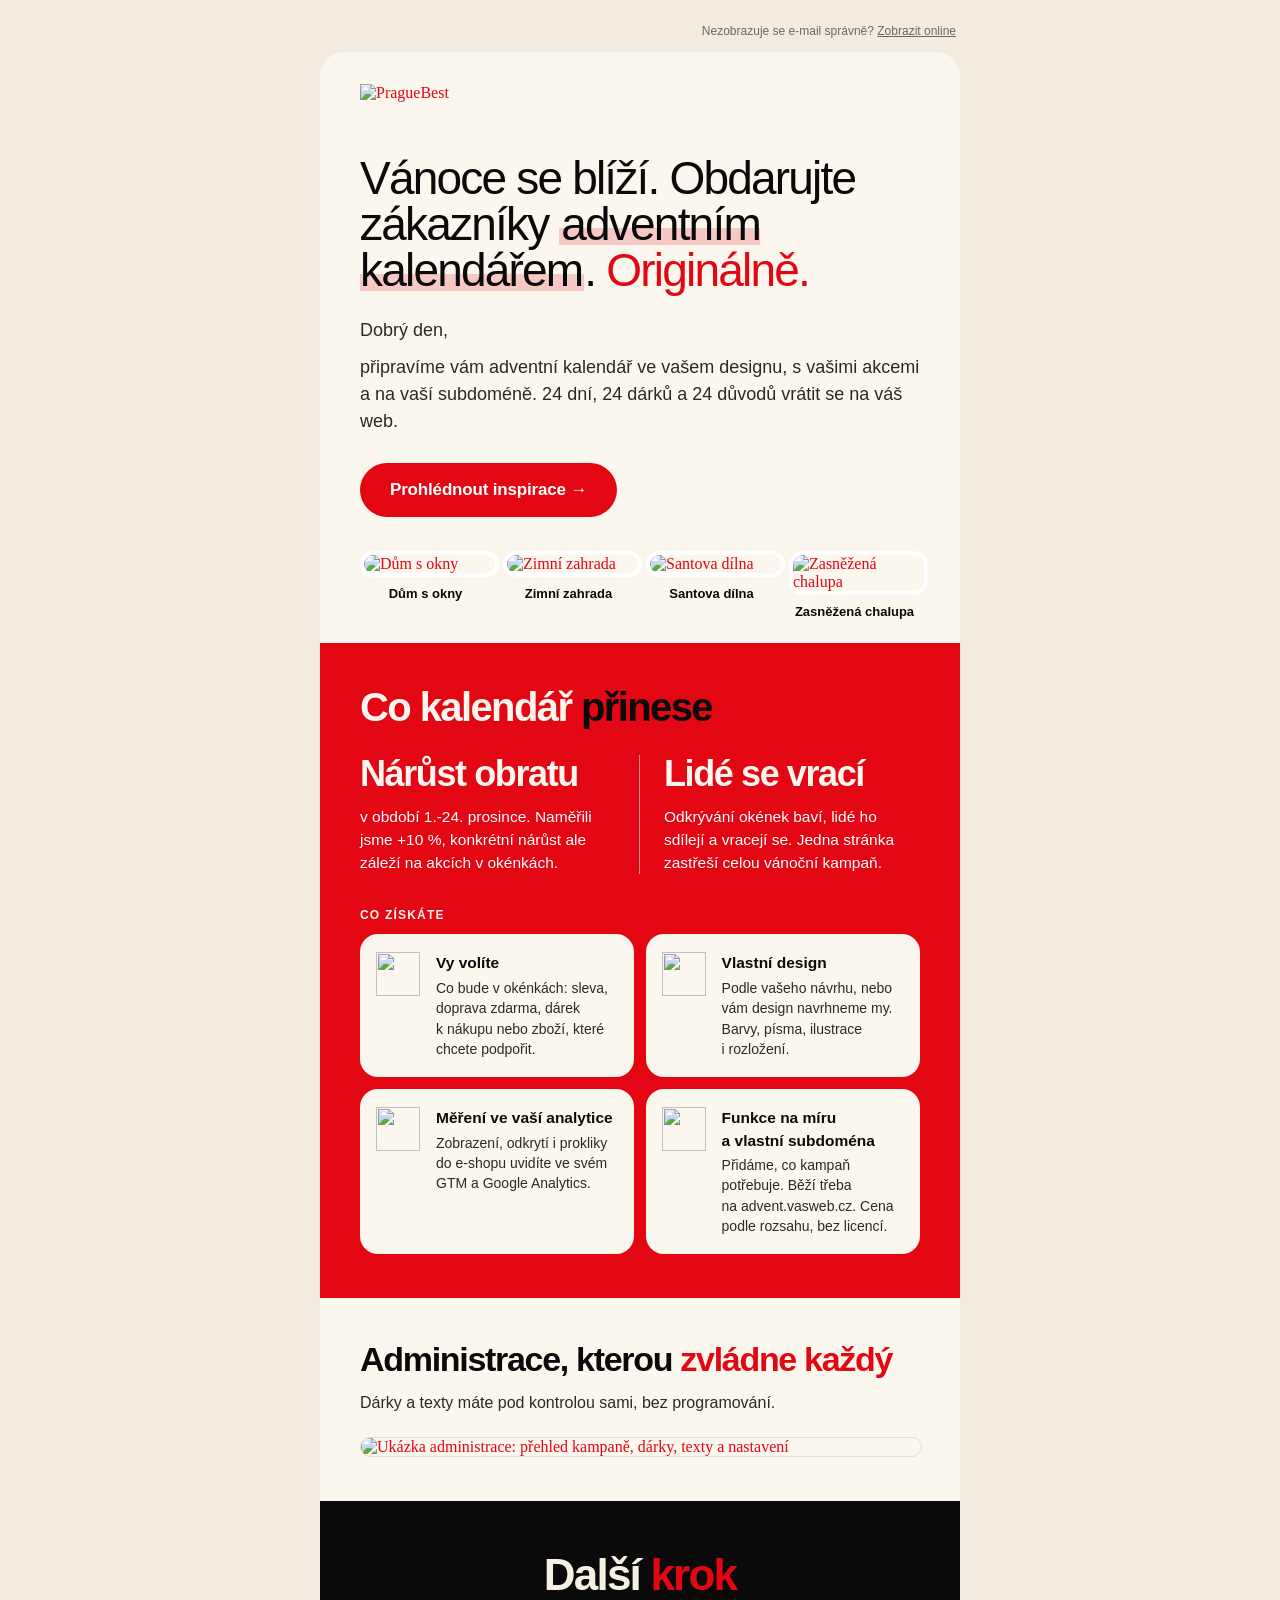
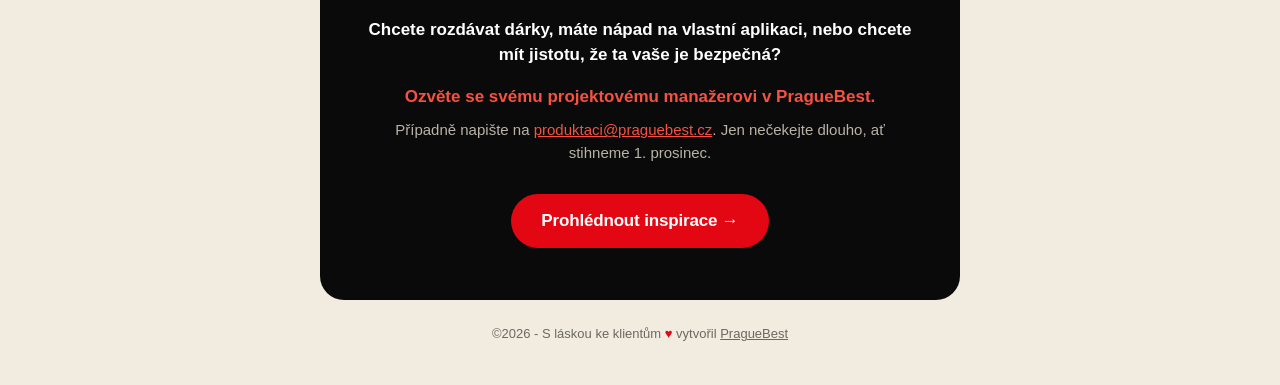
==== email-v2/index.html @ e3f1466f "Add email-v2, the client e-mail rebuilt from the current landing page Same copy, colours and section" ====
<!DOCTYPE html>
<html lang="cs" xmlns="http://www.w3.org/1999/xhtml">
<head>
<meta charset="utf-8">
<meta name="viewport" content="width=device-width, initial-scale=1">
<link rel="icon" type="image/png" sizes="32x32" href="../favicon-32x32.png">
<link rel="icon" type="image/png" sizes="16x16" href="../favicon-16x16.png">
<link rel="icon" type="image/png" sizes="194x194" href="../favicon-194x194.png">
<link rel="apple-touch-icon" sizes="180x180" href="../apple-touch-icon.png">
<link rel="mask-icon" href="../safari-pinned-tab.svg" color="#d92b48">
<meta name="robots" content="noindex">
<meta name="x-apple-disable-message-reformatting">
<meta name="color-scheme" content="light">
<meta name="supported-color-schemes" content="light">
<!-- Předmět e-mailu: Co kdyby se k vám zákazníci v prosinci vraceli sami? -->
<title>Co kdyby se k vám zákazníci v prosinci vraceli sami?</title>
<style>
  /* Satoshi like the page; Apple Mail and iOS load it, the rest fall back to Helvetica/Arial */
  @font-face { font-family: 'Satoshi'; src: url('https://adventni-kalendar.pbst.app/fonts/Satoshi-Variable.woff2') format('woff2'); font-weight: 300 900; font-style: normal; }
  body { margin: 0; padding: 0; background: #f2ece0; -webkit-text-size-adjust: 100%; }
  a { color: #e30613; }
  @media only screen and (max-width: 660px) {
    .wrap { width: 100% !important; }
    .pad { padding-left: 20px !important; padding-right: 20px !important; }
    .h1 { font-size: 36px !important; line-height: 1.02 !important; }
    .h2 { font-size: 32px !important; }
    .big { font-size: 34px !important; }
    .col { display: block !important; width: 100% !important; box-sizing: border-box !important; }
    .col-l { padding: 0 0 22px 0 !important; border-right: 0 !important; }
    .col-r { padding: 22px 0 0 0 !important; border-top: 1px solid #f08a8f !important; }
    .card { display: block !important; width: 100% !important; box-sizing: border-box !important; margin-bottom: 12px !important; }
    .gap { display: none !important; }
    .thumb { display: inline-block !important; width: 48% !important; box-sizing: border-box !important; padding: 0 4px 14px !important; }
    .btn a { display: block !important; }
  }
</style>
</head>
<body style="margin:0; padding:0; background:#f2ece0;">

<!-- Preheader: text vedle předmětu ve schránce -->
<div style="display:none; max-height:0; overflow:hidden; font-size:1px; line-height:1px; color:#f2ece0; mso-hide:all;">
  Adventní kalendář ve vašem designu, s vašimi akcemi a na vaší subdoméně. Podívejte se na inspirace.&#847;&zwnj;&nbsp;&#847;&zwnj;&nbsp;&#847;&zwnj;&nbsp;&#847;&zwnj;&nbsp;&#847;&zwnj;&nbsp;&#847;&zwnj;&nbsp;&#847;&zwnj;&nbsp;&#847;&zwnj;&nbsp;
</div>

<table role="presentation" width="100%" cellpadding="0" cellspacing="0" style="background:#f2ece0;">
<tr>
<td align="center" style="padding: 24px 12px 40px;">

<table role="presentation" class="wrap" width="640" cellpadding="0" cellspacing="0" style="width:640px; max-width:640px;">

  <!-- Zobrazit online -->
  <tr>
    <td style="padding: 0 4px 14px; text-align: right; font-family: 'Satoshi', 'Helvetica Neue', Helvetica, Arial, sans-serif; font-size: 12px; color: #6b6862;">
      Nezobrazuje se e&#8209;mail správně? <a href="https://adventni-kalendar.pbst.app/email-v2/" style="color:#6b6862; text-decoration:underline;">Zobrazit online</a>
    </td>
  </tr>

  <!-- ========== Úvod (papír) ========== -->
  <tr>
    <td style="background:#fbf7ee; border-radius:24px 24px 0 0;">
      <table role="presentation" width="100%" cellpadding="0" cellspacing="0">

        <!-- Logo -->
        <tr>
          <td class="pad" style="padding: 32px 40px 0;">
            <a href="https://adventni-kalendar.pbst.app/?utm_source=newsletter&amp;utm_medium=email&amp;utm_campaign=advent-2026" style="border:0; text-decoration:none;"><img src="https://adventni-kalendar.pbst.app/img/mail-v2/logo.png" width="148" height="31" alt="PragueBest" style="display:block; width:148px; height:31px; border:0;"></a>
          </td>
        </tr>

        <!-- Nadpis -->
        <tr>
          <td class="pad h1" style="padding: 40px 40px 0; font-family: 'Satoshi', 'Helvetica Neue', Helvetica, Arial, sans-serif; font-size: 46px; font-weight: 500; letter-spacing: -1.8px; line-height: 1.0; color: #0a0a0a;">
            Vánoce se&nbsp;blíží. Obdarujte zákazníky <span style="background-image: linear-gradient(transparent 58%, #f7c9c4 58%, #f7c9c4 90%, transparent 90%); padding: 0 2px;">adventním kalendářem</span>. <span style="color:#e30613;">Originálně.</span>
          </td>
        </tr>

        <!-- Oslovení a podnadpis -->
        <tr>
          <td class="pad" style="padding: 24px 40px 0; font-family: 'Satoshi', 'Helvetica Neue', Helvetica, Arial, sans-serif; font-size: 18px; line-height: 1.5; color: #2a2a2a;">
            <p style="margin: 0 0 10px;">Dobrý den,</p>
            <p style="margin: 0;">připravíme vám adventní kalendář ve&nbsp;vašem designu, s&nbsp;vašimi akcemi a&nbsp;na&nbsp;vaší subdoméně. 24&nbsp;dní, 24&nbsp;dárků a&nbsp;24&nbsp;důvodů vrátit se na&nbsp;váš web.</p>
          </td>
        </tr>

        <!-- Hlavní CTA -->
        <tr>
          <td class="pad" style="padding: 28px 40px 0;">
            <table role="presentation" cellpadding="0" cellspacing="0" class="btn">
              <tr>
                <td align="center" style="border-radius: 100px; background: #e30613;">
                  <a href="https://adventni-kalendar.pbst.app/?utm_source=newsletter&amp;utm_medium=email&amp;utm_campaign=advent-2026&amp;utm_content=cta-uvod#ukazka" style="display:inline-block; padding: 17px 30px; font-family: 'Satoshi', 'Helvetica Neue', Helvetica, Arial, sans-serif; font-size: 17px; font-weight: 700; letter-spacing: -0.01em; color: #ffffff; text-decoration: none; border-radius: 100px;">Prohlédnout inspirace&nbsp;&rarr;</a>
                </td>
              </tr>
            </table>
          </td>
        </tr>

        <!-- Inspirace -->
        <tr>
          <td class="pad" style="padding: 34px 34px 22px;">
            <table role="presentation" width="100%" cellpadding="0" cellspacing="0">
              <tr>
                <td class="thumb" width="25%" valign="top" style="padding: 0 6px;">
                  <a href="https://adventni-kalendar.pbst.app/?vzhled=fotoskoda&amp;utm_source=newsletter&amp;utm_medium=email&amp;utm_campaign=advent-2026&amp;utm_content=nahled#ukazka" style="text-decoration:none; border:0;"><img src="https://adventni-kalendar.pbst.app/img/mail-v2/fotoskoda.jpg" width="136" alt="Dům s okny" style="display:block; width:100%; max-width:180px; height:auto; border:4px solid #ffffff; border-radius:14px;"></a>
                  <div style="font-family: 'Satoshi', 'Helvetica Neue', Helvetica, Arial, sans-serif; font-size:13px; line-height:1.3; font-weight:700; color:#0a0a0a; text-align:center; padding-top:9px;">Dům s&nbsp;okny</div>
                </td>
                <td class="thumb" width="25%" valign="top" style="padding: 0 6px;">
                  <a href="https://adventni-kalendar.pbst.app/?vzhled=snehulak&amp;utm_source=newsletter&amp;utm_medium=email&amp;utm_campaign=advent-2026&amp;utm_content=nahled#ukazka" style="text-decoration:none; border:0;"><img src="https://adventni-kalendar.pbst.app/img/mail-v2/snehulak.jpg" width="136" alt="Zimní zahrada" style="display:block; width:100%; max-width:180px; height:auto; border:4px solid #ffffff; border-radius:14px;"></a>
                  <div style="font-family: 'Satoshi', 'Helvetica Neue', Helvetica, Arial, sans-serif; font-size:13px; line-height:1.3; font-weight:700; color:#0a0a0a; text-align:center; padding-top:9px;">Zimní zahrada</div>
                </td>
                <td class="thumb" width="25%" valign="top" style="padding: 0 6px;">
                  <a href="https://adventni-kalendar.pbst.app/?vzhled=hracky&amp;utm_source=newsletter&amp;utm_medium=email&amp;utm_campaign=advent-2026&amp;utm_content=nahled#ukazka" style="text-decoration:none; border:0;"><img src="https://adventni-kalendar.pbst.app/img/mail-v2/hracky.jpg" width="136" alt="Santova dílna" style="display:block; width:100%; max-width:180px; height:auto; border:4px solid #ffffff; border-radius:14px;"></a>
                  <div style="font-family: 'Satoshi', 'Helvetica Neue', Helvetica, Arial, sans-serif; font-size:13px; line-height:1.3; font-weight:700; color:#0a0a0a; text-align:center; padding-top:9px;">Santova dílna</div>
                </td>
                <td class="thumb" width="25%" valign="top" style="padding: 0 6px;">
                  <a href="https://adventni-kalendar.pbst.app/?vzhled=chata&amp;utm_source=newsletter&amp;utm_medium=email&amp;utm_campaign=advent-2026&amp;utm_content=nahled#ukazka" style="text-decoration:none; border:0;"><img src="https://adventni-kalendar.pbst.app/img/mail-v2/chata.jpg" width="136" alt="Zasněžená chalupa" style="display:block; width:100%; max-width:180px; height:auto; border:4px solid #ffffff; border-radius:14px;"></a>
                  <div style="font-family: 'Satoshi', 'Helvetica Neue', Helvetica, Arial, sans-serif; font-size:13px; line-height:1.3; font-weight:700; color:#0a0a0a; text-align:center; padding-top:9px;">Zasněžená chalupa</div>
                </td>
              </tr>
            </table>
          </td>
        </tr>

      </table>
    </td>
  </tr>

  <!-- ========== Co kalendář přinese (červený pás) ========== -->
  <tr>
    <td style="background:#e30613;">
      <table role="presentation" width="100%" cellpadding="0" cellspacing="0">
        <tr>
          <td class="pad h2" style="padding: 44px 40px 0; font-family: 'Satoshi', 'Helvetica Neue', Helvetica, Arial, sans-serif; font-size: 40px; font-weight: 600; letter-spacing: -1.6px; line-height: 1.0; color: #fff6f0;">
            Co kalendář <span style="color:#0a0a0a;">přinese</span>
          </td>
        </tr>
        <tr>
          <td class="pad" style="padding: 28px 40px 0;">
            <table role="presentation" width="100%" cellpadding="0" cellspacing="0">
              <tr>
                <td class="col col-l" width="50%" valign="top" style="padding: 0 24px 0 0; border-right: 1px solid #f08a8f;">
                  <div class="big" style="font-family: 'Satoshi', 'Helvetica Neue', Helvetica, Arial, sans-serif; font-size: 36px; font-weight: 600; letter-spacing: -1.4px; line-height: 1.05; color: #fff6f0;">Nárůst obratu</div>
                  <div style="font-family: 'Satoshi', 'Helvetica Neue', Helvetica, Arial, sans-serif; font-size: 15.5px; line-height: 1.5; color: #ffffff; padding-top: 12px;">v&nbsp;období 1.-24.&nbsp;prosince. Naměřili jsme +10&nbsp;%, konkrétní nárůst ale záleží na&nbsp;akcích v&nbsp;okénkách.</div>
                </td>
                <td class="col col-r" width="50%" valign="top" style="padding: 0 0 0 24px;">
                  <div class="big" style="font-family: 'Satoshi', 'Helvetica Neue', Helvetica, Arial, sans-serif; font-size: 36px; font-weight: 600; letter-spacing: -1.4px; line-height: 1.05; color: #fff6f0;">Lidé se vrací</div>
                  <div style="font-family: 'Satoshi', 'Helvetica Neue', Helvetica, Arial, sans-serif; font-size: 15.5px; line-height: 1.5; color: #ffffff; padding-top: 12px;">Odkrývání okének baví, lidé ho sdílejí a&nbsp;vracejí se. Jedna stránka zastřeší celou vánoční kampaň.</div>
                </td>
              </tr>
            </table>
          </td>
        </tr>

        <!-- Karty: co získáte -->
        <tr>
          <td class="pad" style="padding: 34px 40px 0; font-family: 'Satoshi', 'Helvetica Neue', Helvetica, Arial, sans-serif; font-size: 12px; font-weight: 700; letter-spacing: 1.2px; text-transform: uppercase; color: #fff6f0;">
            Co získáte
          </td>
        </tr>
        <tr>
          <td class="pad" style="padding: 12px 40px 44px;">
            <table role="presentation" width="100%" cellpadding="0" cellspacing="0">
              <tr>
                <td class="card" width="49%" valign="top" style="background:#fbf7ee; border-radius:18px; padding: 18px 18px 18px 16px;">
                  <table role="presentation" width="100%" cellpadding="0" cellspacing="0"><tr>
                    <td width="48" valign="top"><img src="https://adventni-kalendar.pbst.app/img/mail-v2/ico-darek.png" width="44" height="44" alt="" style="display:block; width:44px; height:44px; border:0;"></td>
                    <td valign="top" style="padding-left: 12px; font-family: 'Satoshi', 'Helvetica Neue', Helvetica, Arial, sans-serif; font-size: 14px; line-height: 1.45; color: #2a2a2a;"><strong style="display:block; color:#0a0a0a; font-size:15.5px; margin-bottom:3px;">Vy volíte</strong>Co bude v&nbsp;okénkách: sleva, doprava zdarma, dárek k&nbsp;nákupu nebo zboží, které chcete podpořit.</td>
                  </tr></table>
                </td>
                <td class="gap" width="2%" style="font-size:0; line-height:0;">&nbsp;</td>
                <td class="card" width="49%" valign="top" style="background:#fbf7ee; border-radius:18px; padding: 18px 18px 18px 16px;">
                  <table role="presentation" width="100%" cellpadding="0" cellspacing="0"><tr>
                    <td width="48" valign="top"><img src="https://adventni-kalendar.pbst.app/img/mail-v2/ico-design.png" width="44" height="44" alt="" style="display:block; width:44px; height:44px; border:0;"></td>
                    <td valign="top" style="padding-left: 12px; font-family: 'Satoshi', 'Helvetica Neue', Helvetica, Arial, sans-serif; font-size: 14px; line-height: 1.45; color: #2a2a2a;"><strong style="display:block; color:#0a0a0a; font-size:15.5px; margin-bottom:3px;">Vlastní design</strong>Podle vašeho návrhu, nebo vám design navrhneme my. Barvy, písma, ilustrace i&nbsp;rozložení.</td>
                  </tr></table>
                </td>
              </tr>
              <tr><td colspan="3" class="gap" style="height:12px; font-size:0; line-height:0;">&nbsp;</td></tr>
              <tr>
                <td class="card" width="49%" valign="top" style="background:#fbf7ee; border-radius:18px; padding: 18px 18px 18px 16px;">
                  <table role="presentation" width="100%" cellpadding="0" cellspacing="0"><tr>
                    <td width="48" valign="top"><img src="https://adventni-kalendar.pbst.app/img/mail-v2/ico-mereni.png" width="44" height="44" alt="" style="display:block; width:44px; height:44px; border:0;"></td>
                    <td valign="top" style="padding-left: 12px; font-family: 'Satoshi', 'Helvetica Neue', Helvetica, Arial, sans-serif; font-size: 14px; line-height: 1.45; color: #2a2a2a;"><strong style="display:block; color:#0a0a0a; font-size:15.5px; margin-bottom:3px;">Měření ve&nbsp;vaší analytice</strong>Zobrazení, odkrytí i&nbsp;prokliky do&nbsp;e&#8209;shopu uvidíte ve&nbsp;svém GTM a&nbsp;Google Analytics.</td>
                  </tr></table>
                </td>
                <td class="gap" width="2%" style="font-size:0; line-height:0;">&nbsp;</td>
                <td class="card" width="49%" valign="top" style="background:#fbf7ee; border-radius:18px; padding: 18px 18px 18px 16px;">
                  <table role="presentation" width="100%" cellpadding="0" cellspacing="0"><tr>
                    <td width="48" valign="top"><img src="https://adventni-kalendar.pbst.app/img/mail-v2/ico-kod.png" width="44" height="44" alt="" style="display:block; width:44px; height:44px; border:0;"></td>
                    <td valign="top" style="padding-left: 12px; font-family: 'Satoshi', 'Helvetica Neue', Helvetica, Arial, sans-serif; font-size: 14px; line-height: 1.45; color: #2a2a2a;"><strong style="display:block; color:#0a0a0a; font-size:15.5px; margin-bottom:3px;">Funkce na&nbsp;míru a&nbsp;vlastní subdoména</strong>Přidáme, co kampaň potřebuje. Běží třeba na&nbsp;advent.vasweb.cz. Cena podle rozsahu, bez licencí.</td>
                  </tr></table>
                </td>
              </tr>
            </table>
          </td>
        </tr>
      </table>
    </td>
  </tr>

  <!-- ========== Administrace (papír) ========== -->
  <tr>
    <td style="background:#fbf7ee;">
      <table role="presentation" width="100%" cellpadding="0" cellspacing="0">
        <tr>
          <td class="pad h2" style="padding: 44px 40px 0; font-family: 'Satoshi', 'Helvetica Neue', Helvetica, Arial, sans-serif; font-size: 34px; font-weight: 600; letter-spacing: -1.3px; line-height: 1.02; color: #0a0a0a;">
            Administrace, kterou <span style="color:#e30613;">zvládne každý</span>
          </td>
        </tr>
        <tr>
          <td class="pad" style="padding: 14px 40px 0; font-family: 'Satoshi', 'Helvetica Neue', Helvetica, Arial, sans-serif; font-size: 16px; line-height: 1.5; color: #2a2a2a;">
            Dárky a&nbsp;texty máte pod kontrolou sami, bez programování.
          </td>
        </tr>
        <tr>
          <td class="pad" style="padding: 22px 40px 44px;">
            <a href="https://adventni-kalendar.pbst.app/?utm_source=newsletter&amp;utm_medium=email&amp;utm_campaign=advent-2026&amp;utm_content=administrace#administrace" style="display:block; border:0; text-decoration:none;"><img src="https://adventni-kalendar.pbst.app/img/mail/admin.jpg" width="560" alt="Ukázka administrace: přehled kampaně, dárky, texty a nastavení" style="display:block; width:100%; max-width:560px; height:auto; border-radius:16px; border:1px solid #e6dfcf;"></a>
          </td>
        </tr>
      </table>
    </td>
  </tr>

  <!-- ========== Další krok (černý pás) ========== -->
  <tr>
    <td style="background:#0a0a0a; border-radius:0 0 24px 24px;">
      <table role="presentation" width="100%" cellpadding="0" cellspacing="0">
        <tr>
          <td class="pad h2" align="center" style="padding: 52px 40px 0; font-family: 'Satoshi', 'Helvetica Neue', Helvetica, Arial, sans-serif; font-size: 44px; font-weight: 600; letter-spacing: -1.8px; line-height: 1.0; color: #f6f0e2; text-align: center;">
            Další <span style="color:#e30613;">krok</span>
          </td>
        </tr>
        <tr>
          <td class="pad" align="center" style="padding: 20px 48px 0; font-family: 'Satoshi', 'Helvetica Neue', Helvetica, Arial, sans-serif; font-size: 17px; line-height: 1.5; color: #ffffff; text-align: center;">
            <p style="margin: 0;"><strong>Chcete rozdávat dárky, máte nápad na&nbsp;vlastní aplikaci, nebo chcete mít jistotu, že ta vaše je bezpečná?</strong></p>
            <p style="margin: 16px 0 0; font-weight: 700; color: #f75142;">Ozvěte se svému projektovému manažerovi v&nbsp;PragueBest.</p>
            <p style="margin: 10px 0 0; font-size: 15px; color: #b9b3a8;">Případně napište na&nbsp;<a href="mailto:produktaci@praguebest.cz?subject=Adventni%20kalendar" style="color:#f75142; text-decoration:underline;">produktaci@praguebest.cz</a>. Jen nečekejte dlouho, ať stihneme 1.&nbsp;prosinec.</p>
          </td>
        </tr>
        <tr>
          <td align="center" style="padding: 30px 40px 52px;">
            <table role="presentation" cellpadding="0" cellspacing="0" class="btn">
              <tr>
                <td align="center" style="border-radius: 100px; background: #e30613;">
                  <a href="https://adventni-kalendar.pbst.app/?utm_source=newsletter&amp;utm_medium=email&amp;utm_campaign=advent-2026&amp;utm_content=cta-zaver#ukazka" style="display:inline-block; padding: 17px 30px; font-family: 'Satoshi', 'Helvetica Neue', Helvetica, Arial, sans-serif; font-size: 17px; font-weight: 700; letter-spacing: -0.01em; color: #ffffff; text-decoration: none; border-radius: 100px;">Prohlédnout inspirace&nbsp;&rarr;</a>
                </td>
              </tr>
            </table>
          </td>
        </tr>
      </table>
    </td>
  </tr>

  <!-- Patička -->
  <tr>
    <td class="pad" align="center" style="padding: 24px 40px 0; font-family: 'Satoshi', 'Helvetica Neue', Helvetica, Arial, sans-serif; font-size: 13px; line-height: 1.6; color: #6b6862; text-align: center;">
      ©2026 - S&nbsp;láskou ke&nbsp;klientům <span style="color:#e30613;">&#9829;</span> vytvořil <a href="https://www.praguebest.cz/" style="color:#6b6862; text-decoration:underline;">PragueBest</a>
    </td>
  </tr>

</table>

</td>
</tr>
</table>

</body>
</html>
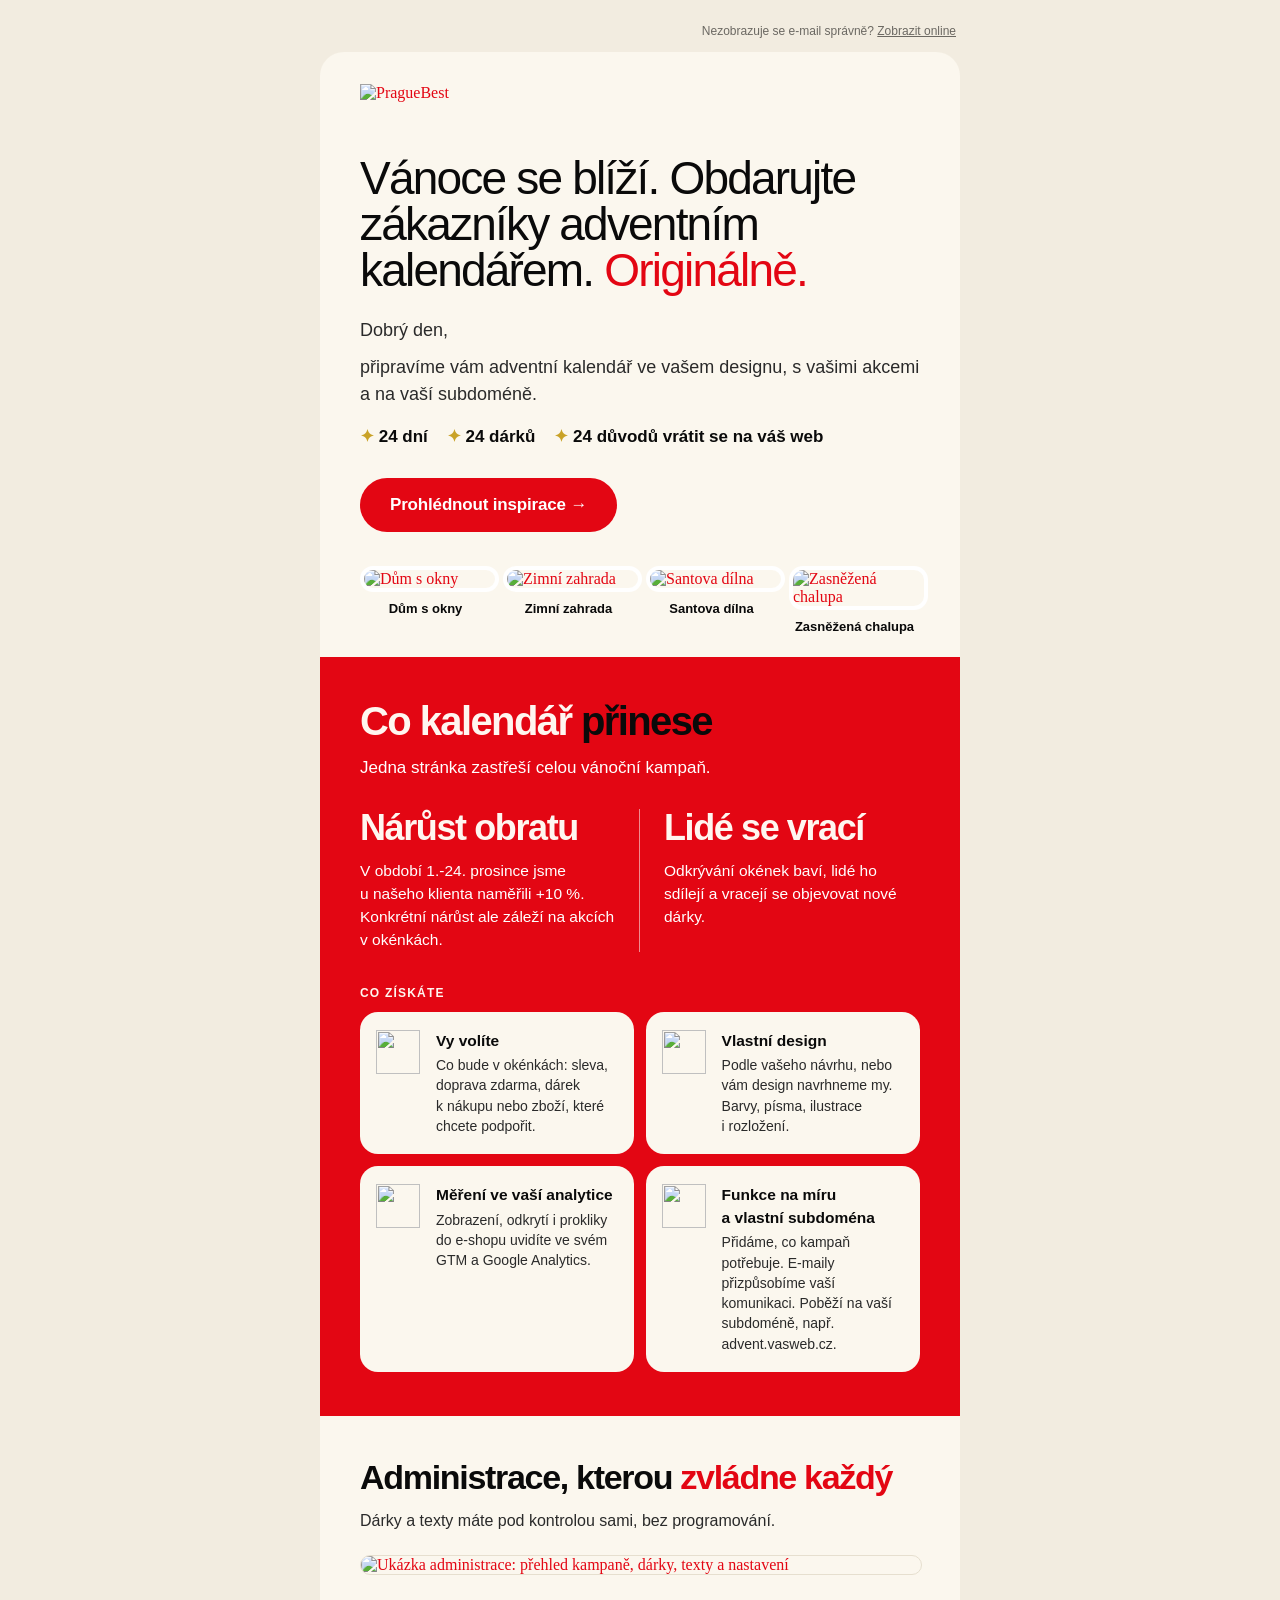
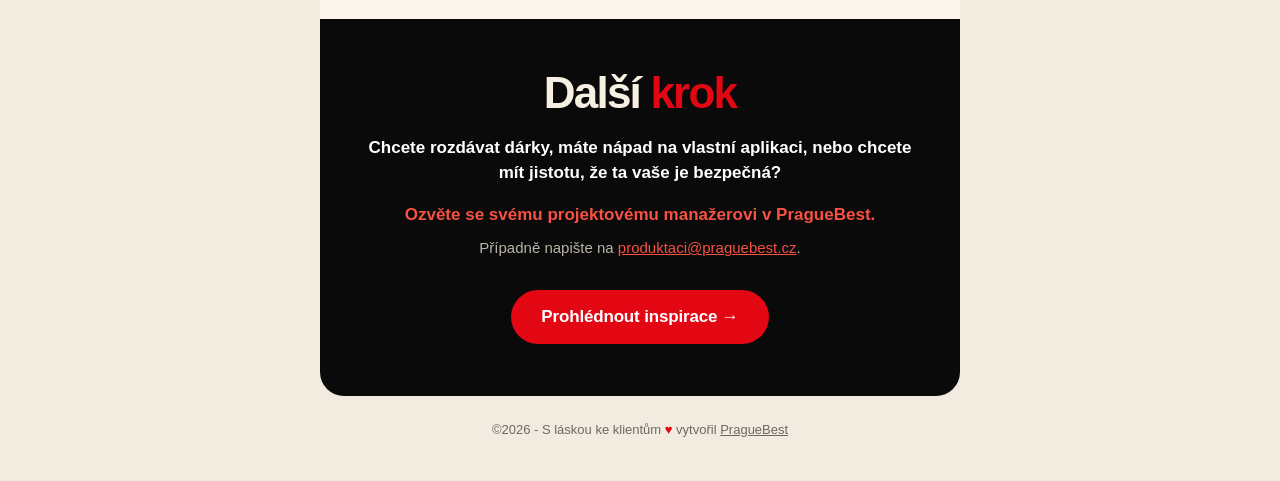
==== commit e1d2062b: "Apply BugHerd round four to the page and email-v2 (tasks 56-63) Page: - "Co kalendář přinese" gets i" ====
--- a/email-v2/index.html
+++ b/email-v2/index.html
@@ -70,7 +70,7 @@
         <!-- Nadpis -->
         <tr>
           <td class="pad h1" style="padding: 40px 40px 0; font-family: 'Satoshi', 'Helvetica Neue', Helvetica, Arial, sans-serif; font-size: 46px; font-weight: 500; letter-spacing: -1.8px; line-height: 1.0; color: #0a0a0a;">
-            Vánoce se&nbsp;blíží. Obdarujte zákazníky <span style="background-image: linear-gradient(transparent 58%, #f7c9c4 58%, #f7c9c4 90%, transparent 90%); padding: 0 2px;">adventním kalendářem</span>. <span style="color:#e30613;">Originálně.</span>
+            Vánoce se&nbsp;blíží. Obdarujte zákazníky adventním kalendářem. <span style="color:#e30613;">Originálně.</span>
           </td>
         </tr>
 
@@ -78,7 +78,8 @@
         <tr>
           <td class="pad" style="padding: 24px 40px 0; font-family: 'Satoshi', 'Helvetica Neue', Helvetica, Arial, sans-serif; font-size: 18px; line-height: 1.5; color: #2a2a2a;">
             <p style="margin: 0 0 10px;">Dobrý den,</p>
-            <p style="margin: 0;">připravíme vám adventní kalendář ve&nbsp;vašem designu, s&nbsp;vašimi akcemi a&nbsp;na&nbsp;vaší subdoméně. 24&nbsp;dní, 24&nbsp;dárků a&nbsp;24&nbsp;důvodů vrátit se na&nbsp;váš web.</p>
+            <p style="margin: 0;">připravíme vám adventní kalendář ve&nbsp;vašem designu, s&nbsp;vašimi akcemi a&nbsp;na&nbsp;vaší subdoméně.</p>
+            <p style="margin: 16px 0 0; font-size: 17px; font-weight: 700; color: #0a0a0a;"><span style="white-space:nowrap;"><span style="color:#c9a227;">&#10022;</span>&nbsp;24&nbsp;dní</span>&nbsp;&nbsp;&nbsp; <span style="white-space:nowrap;"><span style="color:#c9a227;">&#10022;</span>&nbsp;24&nbsp;dárků</span>&nbsp;&nbsp;&nbsp; <span style="white-space:nowrap;"><span style="color:#c9a227;">&#10022;</span>&nbsp;24&nbsp;důvodů vrátit se na&nbsp;váš web</span></p>
           </td>
         </tr>
 
@@ -135,16 +136,21 @@
           </td>
         </tr>
         <tr>
+          <td class="pad" style="padding: 14px 40px 0; font-family: 'Satoshi', 'Helvetica Neue', Helvetica, Arial, sans-serif; font-size: 17px; line-height: 1.5; color: #ffffff;">
+            Jedna stránka zastřeší celou vánoční kampaň.
+          </td>
+        </tr>
+        <tr>
           <td class="pad" style="padding: 28px 40px 0;">
             <table role="presentation" width="100%" cellpadding="0" cellspacing="0">
               <tr>
                 <td class="col col-l" width="50%" valign="top" style="padding: 0 24px 0 0; border-right: 1px solid #f08a8f;">
                   <div class="big" style="font-family: 'Satoshi', 'Helvetica Neue', Helvetica, Arial, sans-serif; font-size: 36px; font-weight: 600; letter-spacing: -1.4px; line-height: 1.05; color: #fff6f0;">Nárůst obratu</div>
-                  <div style="font-family: 'Satoshi', 'Helvetica Neue', Helvetica, Arial, sans-serif; font-size: 15.5px; line-height: 1.5; color: #ffffff; padding-top: 12px;">v&nbsp;období 1.-24.&nbsp;prosince. Naměřili jsme +10&nbsp;%, konkrétní nárůst ale záleží na&nbsp;akcích v&nbsp;okénkách.</div>
+                  <div style="font-family: 'Satoshi', 'Helvetica Neue', Helvetica, Arial, sans-serif; font-size: 15.5px; line-height: 1.5; color: #ffffff; padding-top: 12px;">V&nbsp;období 1.-24.&nbsp;prosince jsme u&nbsp;našeho klienta naměřili +10&nbsp;%. Konkrétní nárůst ale záleží na&nbsp;akcích v&nbsp;okénkách.</div>
                 </td>
                 <td class="col col-r" width="50%" valign="top" style="padding: 0 0 0 24px;">
                   <div class="big" style="font-family: 'Satoshi', 'Helvetica Neue', Helvetica, Arial, sans-serif; font-size: 36px; font-weight: 600; letter-spacing: -1.4px; line-height: 1.05; color: #fff6f0;">Lidé se vrací</div>
-                  <div style="font-family: 'Satoshi', 'Helvetica Neue', Helvetica, Arial, sans-serif; font-size: 15.5px; line-height: 1.5; color: #ffffff; padding-top: 12px;">Odkrývání okének baví, lidé ho sdílejí a&nbsp;vracejí se. Jedna stránka zastřeší celou vánoční kampaň.</div>
+                  <div style="font-family: 'Satoshi', 'Helvetica Neue', Helvetica, Arial, sans-serif; font-size: 15.5px; line-height: 1.5; color: #ffffff; padding-top: 12px;">Odkrývání okének baví, lidé ho sdílejí a&nbsp;vracejí se objevovat nové dárky.</div>
                 </td>
               </tr>
             </table>
@@ -187,7 +193,7 @@
                 <td class="card" width="49%" valign="top" style="background:#fbf7ee; border-radius:18px; padding: 18px 18px 18px 16px;">
                   <table role="presentation" width="100%" cellpadding="0" cellspacing="0"><tr>
                     <td width="48" valign="top"><img src="https://adventni-kalendar.pbst.app/img/mail-v2/ico-kod.png" width="44" height="44" alt="" style="display:block; width:44px; height:44px; border:0;"></td>
-                    <td valign="top" style="padding-left: 12px; font-family: 'Satoshi', 'Helvetica Neue', Helvetica, Arial, sans-serif; font-size: 14px; line-height: 1.45; color: #2a2a2a;"><strong style="display:block; color:#0a0a0a; font-size:15.5px; margin-bottom:3px;">Funkce na&nbsp;míru a&nbsp;vlastní subdoména</strong>Přidáme, co kampaň potřebuje. Běží třeba na&nbsp;advent.vasweb.cz. Cena podle rozsahu, bez licencí.</td>
+                    <td valign="top" style="padding-left: 12px; font-family: 'Satoshi', 'Helvetica Neue', Helvetica, Arial, sans-serif; font-size: 14px; line-height: 1.45; color: #2a2a2a;"><strong style="display:block; color:#0a0a0a; font-size:15.5px; margin-bottom:3px;">Funkce na&nbsp;míru a&nbsp;vlastní subdoména</strong>Přidáme, co kampaň potřebuje. E&#8209;maily přizpůsobíme vaší komunikaci. Poběží na&nbsp;vaší subdoméně, např. advent.vasweb.cz.</td>
                   </tr></table>
                 </td>
               </tr>
@@ -234,7 +240,7 @@
           <td class="pad" align="center" style="padding: 20px 48px 0; font-family: 'Satoshi', 'Helvetica Neue', Helvetica, Arial, sans-serif; font-size: 17px; line-height: 1.5; color: #ffffff; text-align: center;">
             <p style="margin: 0;"><strong>Chcete rozdávat dárky, máte nápad na&nbsp;vlastní aplikaci, nebo chcete mít jistotu, že ta vaše je bezpečná?</strong></p>
             <p style="margin: 16px 0 0; font-weight: 700; color: #f75142;">Ozvěte se svému projektovému manažerovi v&nbsp;PragueBest.</p>
-            <p style="margin: 10px 0 0; font-size: 15px; color: #b9b3a8;">Případně napište na&nbsp;<a href="mailto:produktaci@praguebest.cz?subject=Adventni%20kalendar" style="color:#f75142; text-decoration:underline;">produktaci@praguebest.cz</a>. Jen nečekejte dlouho, ať stihneme 1.&nbsp;prosinec.</p>
+            <p style="margin: 10px 0 0; font-size: 15px; color: #b9b3a8;">Případně napište na&nbsp;<a href="mailto:produktaci@praguebest.cz?subject=Adventni%20kalendar" style="color:#f75142; text-decoration:underline;">produktaci@praguebest.cz</a>.</p>
           </td>
         </tr>
         <tr>
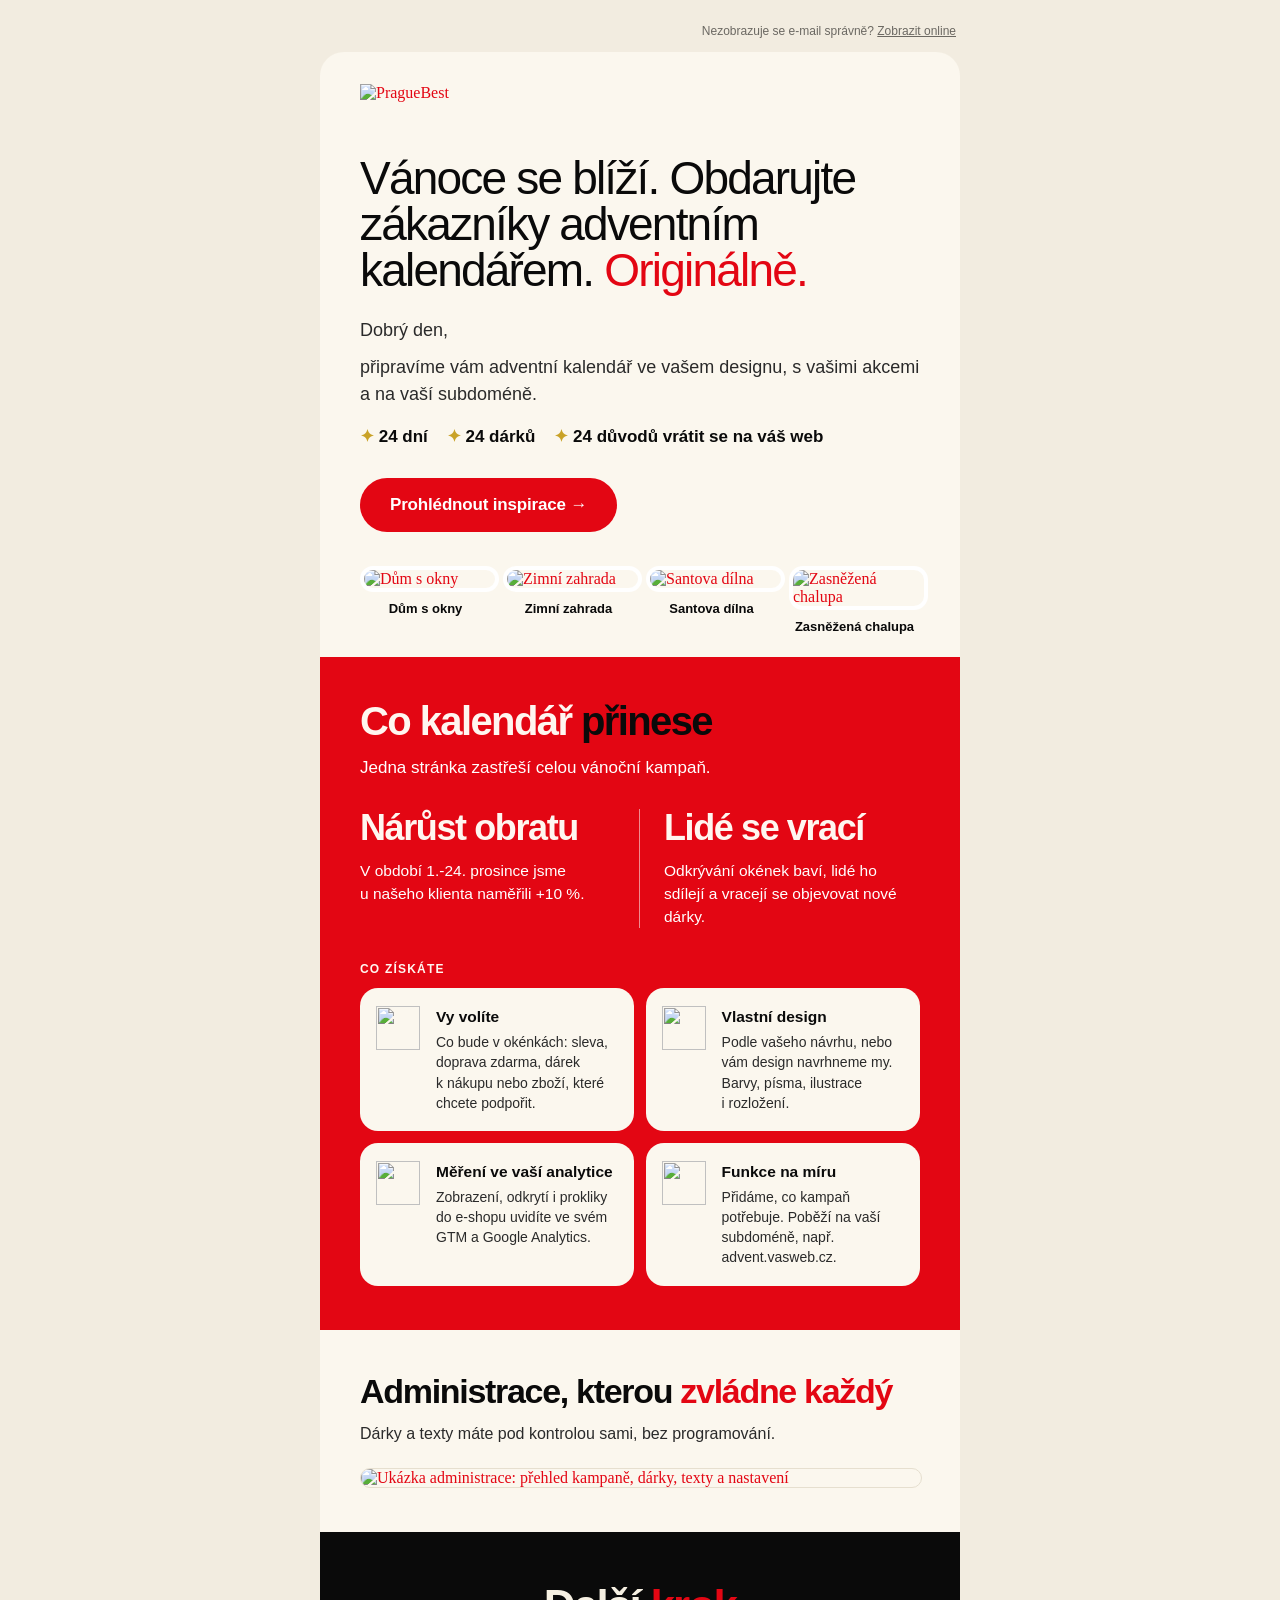
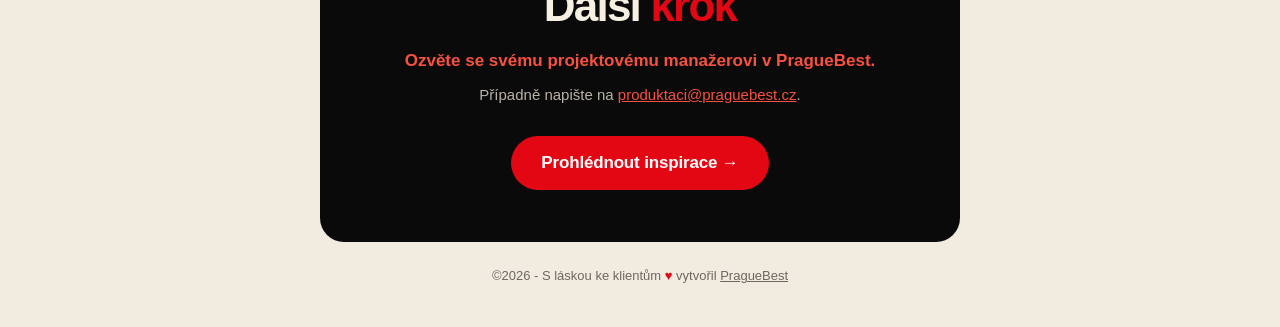
==== commit b4b3b6f3: "Trim email-v2 per BugHerd tasks 64-67 Drops the "Konkrétní nárůst…" sentence after the measured +10 " ====
--- a/email-v2/index.html
+++ b/email-v2/index.html
@@ -146,7 +146,7 @@
               <tr>
                 <td class="col col-l" width="50%" valign="top" style="padding: 0 24px 0 0; border-right: 1px solid #f08a8f;">
                   <div class="big" style="font-family: 'Satoshi', 'Helvetica Neue', Helvetica, Arial, sans-serif; font-size: 36px; font-weight: 600; letter-spacing: -1.4px; line-height: 1.05; color: #fff6f0;">Nárůst obratu</div>
-                  <div style="font-family: 'Satoshi', 'Helvetica Neue', Helvetica, Arial, sans-serif; font-size: 15.5px; line-height: 1.5; color: #ffffff; padding-top: 12px;">V&nbsp;období 1.-24.&nbsp;prosince jsme u&nbsp;našeho klienta naměřili +10&nbsp;%. Konkrétní nárůst ale záleží na&nbsp;akcích v&nbsp;okénkách.</div>
+                  <div style="font-family: 'Satoshi', 'Helvetica Neue', Helvetica, Arial, sans-serif; font-size: 15.5px; line-height: 1.5; color: #ffffff; padding-top: 12px;">V&nbsp;období 1.-24.&nbsp;prosince jsme u&nbsp;našeho klienta naměřili +10&nbsp;%.</div>
                 </td>
                 <td class="col col-r" width="50%" valign="top" style="padding: 0 0 0 24px;">
                   <div class="big" style="font-family: 'Satoshi', 'Helvetica Neue', Helvetica, Arial, sans-serif; font-size: 36px; font-weight: 600; letter-spacing: -1.4px; line-height: 1.05; color: #fff6f0;">Lidé se vrací</div>
@@ -193,7 +193,7 @@
                 <td class="card" width="49%" valign="top" style="background:#fbf7ee; border-radius:18px; padding: 18px 18px 18px 16px;">
                   <table role="presentation" width="100%" cellpadding="0" cellspacing="0"><tr>
                     <td width="48" valign="top"><img src="https://adventni-kalendar.pbst.app/img/mail-v2/ico-kod.png" width="44" height="44" alt="" style="display:block; width:44px; height:44px; border:0;"></td>
-                    <td valign="top" style="padding-left: 12px; font-family: 'Satoshi', 'Helvetica Neue', Helvetica, Arial, sans-serif; font-size: 14px; line-height: 1.45; color: #2a2a2a;"><strong style="display:block; color:#0a0a0a; font-size:15.5px; margin-bottom:3px;">Funkce na&nbsp;míru a&nbsp;vlastní subdoména</strong>Přidáme, co kampaň potřebuje. E&#8209;maily přizpůsobíme vaší komunikaci. Poběží na&nbsp;vaší subdoméně, např. advent.vasweb.cz.</td>
+                    <td valign="top" style="padding-left: 12px; font-family: 'Satoshi', 'Helvetica Neue', Helvetica, Arial, sans-serif; font-size: 14px; line-height: 1.45; color: #2a2a2a;"><strong style="display:block; color:#0a0a0a; font-size:15.5px; margin-bottom:3px;">Funkce na&nbsp;míru</strong>Přidáme, co kampaň potřebuje. Poběží na&nbsp;vaší subdoméně, např. advent.vasweb.cz.</td>
                   </tr></table>
                 </td>
               </tr>
@@ -238,8 +238,7 @@
         </tr>
         <tr>
           <td class="pad" align="center" style="padding: 20px 48px 0; font-family: 'Satoshi', 'Helvetica Neue', Helvetica, Arial, sans-serif; font-size: 17px; line-height: 1.5; color: #ffffff; text-align: center;">
-            <p style="margin: 0;"><strong>Chcete rozdávat dárky, máte nápad na&nbsp;vlastní aplikaci, nebo chcete mít jistotu, že ta vaše je bezpečná?</strong></p>
-            <p style="margin: 16px 0 0; font-weight: 700; color: #f75142;">Ozvěte se svému projektovému manažerovi v&nbsp;PragueBest.</p>
+            <p style="margin: 0; font-weight: 700; color: #f75142;">Ozvěte se svému projektovému manažerovi v&nbsp;PragueBest.</p>
             <p style="margin: 10px 0 0; font-size: 15px; color: #b9b3a8;">Případně napište na&nbsp;<a href="mailto:produktaci@praguebest.cz?subject=Adventni%20kalendar" style="color:#f75142; text-decoration:underline;">produktaci@praguebest.cz</a>.</p>
           </td>
         </tr>
